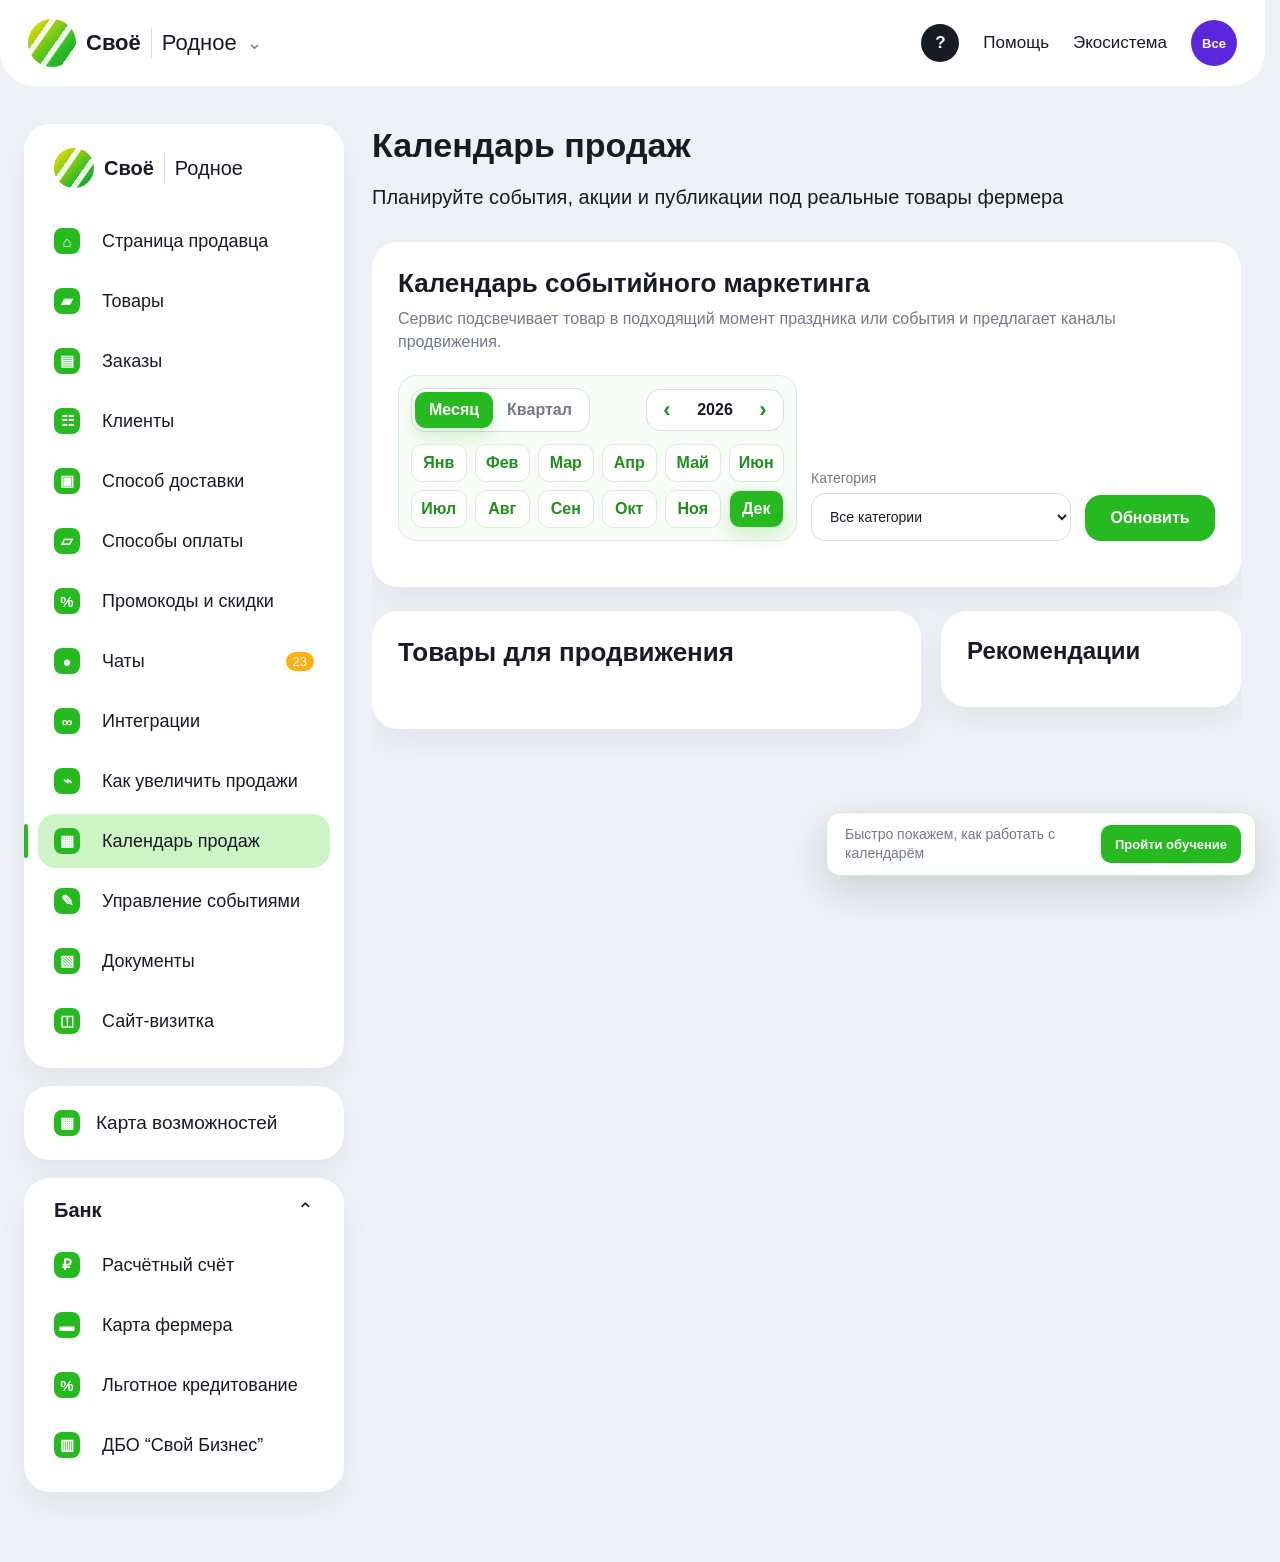
==== src/main/resources/static/index.html @ 05722838 "Хакатон" ====
<!doctype html>
<html lang="ru">
<head>
    <meta charset="UTF-8">
    <meta name="viewport" content="width=device-width, initial-scale=1.0">
    <title>Своё Родное | Календарь продаж</title>
    <link rel="stylesheet" href="styles.css?v=34">
</head>
<body>
<header class="cabinet-top">
    <a class="brand" href="#calendar" aria-label="Своё Родное">
        <span class="brand-logo"></span>
        <strong>Своё</strong>
        <span class="brand-line"></span>
        <span>Родное</span>
        <span class="brand-arrow">⌄</span>
    </a>

    <nav class="top-actions" aria-label="Верхнее меню">
        <a href="#" data-start-onboarding aria-label="Пройти обучение">?</a>
        <a href="#" data-start-onboarding>Помощь</a>
        <a href="#">Экосистема</a>
        <div class="farmer-switcher" id="farmer-switcher">
            <button class="farmer-avatar-button" id="farmer-avatar" type="button" aria-expanded="false" aria-haspopup="listbox">
                <span id="farmer-avatar-initials">Все</span>
            </button>
            <div class="farmer-menu" id="farmer-menu" role="listbox" aria-label="Выбор фермера"></div>
        </div>
    </nav>
</header>

<div class="cabinet-shell">
    <aside class="sidebar" aria-label="Меню личного кабинета">
        <section class="side-card main-menu">
            <div class="side-brand">
                <span class="brand-logo small"></span>
                <strong>Своё</strong>
                <span class="brand-line"></span>
                <span>Родное</span>
            </div>

            <nav class="side-nav">
                <button class="menu-item" type="button" data-view="seller" data-title="Страница продавца">
                    <span class="menu-icon">⌂</span>
                    <span>Страница продавца</span>
                </button>
                <button class="menu-item" type="button" data-view="products" data-title="Товары">
                    <span class="menu-icon">▰</span>
                    <span>Товары</span>
                </button>
                <button class="menu-item" type="button" data-view="orders" data-title="Заказы">
                    <span class="menu-icon">▤</span>
                    <span>Заказы</span>
                </button>
                <button class="menu-item" type="button" data-view="clients" data-title="Клиенты">
                    <span class="menu-icon">☷</span>
                    <span>Клиенты</span>
                </button>
                <button class="menu-item" type="button" data-view="delivery" data-title="Способ доставки">
                    <span class="menu-icon">▣</span>
                    <span>Способ доставки</span>
                </button>
                <button class="menu-item" type="button" data-view="payments" data-title="Способы оплаты">
                    <span class="menu-icon">▱</span>
                    <span>Способы оплаты</span>
                </button>
                <button class="menu-item" type="button" data-view="discounts" data-title="Промокоды и скидки">
                    <span class="menu-icon">%</span>
                    <span>Промокоды и скидки</span>
                </button>
                <button class="menu-item" type="button" data-view="chats" data-title="Чаты">
                    <span class="menu-icon">●</span>
                    <span>Чаты</span>
                    <mark>23</mark>
                </button>
                <button class="menu-item" type="button" data-view="integrations" data-title="Интеграции">
                    <span class="menu-icon">∞</span>
                    <span>Интеграции</span>
                </button>
                <button class="menu-item" type="button" data-view="growth" data-title="Как увеличить продажи">
                    <span class="menu-icon">⌁</span>
                    <span>Как увеличить продажи</span>
                </button>
                <button class="menu-item calendar-entry active" type="button" data-view="calendar" data-title="Календарь продаж">
                    <span class="menu-icon">▦</span>
                    <span>Календарь продаж</span>
                </button>
                <button class="menu-item" type="button" data-view="admin" data-title="Управление событиями">
                    <span class="menu-icon">✎</span>
                    <span>Управление событиями</span>
                </button>
                <button class="menu-item" type="button" data-view="documents" data-title="Документы">
                    <span class="menu-icon">▧</span>
                    <span>Документы</span>
                </button>
                <button class="menu-item" type="button" data-view="site" data-title="Сайт-визитка">
                    <span class="menu-icon">◫</span>
                    <span>Сайт-визитка</span>
                </button>
            </nav>
        </section>

        <section class="side-card compact">
            <span class="menu-icon">▦</span>
            <span>Карта возможностей</span>
        </section>

        <section class="side-card bank-menu">
            <header>
                <strong>Банк</strong>
                <span>⌃</span>
            </header>
            <button class="menu-item" type="button" data-view="account" data-title="Расчётный счёт">
                <span class="menu-icon">₽</span><span>Расчётный счёт</span>
            </button>
            <button class="menu-item" type="button" data-view="farmer-card" data-title="Карта фермера">
                <span class="menu-icon">▬</span><span>Карта фермера</span>
            </button>
            <button class="menu-item" type="button" data-view="credit" data-title="Льготное кредитование">
                <span class="menu-icon">%</span><span>Льготное кредитование</span>
            </button>
            <button class="menu-item" type="button" data-view="business" data-title="ДБО “Свой Бизнес”">
                <span class="menu-icon">▥</span><span>ДБО “Свой Бизнес”</span>
            </button>
        </section>
    </aside>

    <main class="content">
        <header class="content-head">
            <h1 id="page-title">Календарь продаж</h1>
            <p id="page-subtitle">Планируйте события, акции и публикации под реальные товары фермера</p>
        </header>

        <section class="page-view active" id="calendar-view" data-title="Календарь продаж" data-subtitle="Планируйте события, акции и публикации под реальные товары фермера">
            <section class="panel calendar-panel">
                <header class="panel-head">
                    <div>
                        <h2>Календарь событийного маркетинга</h2>
                        <p>Сервис подсвечивает товар в подходящий момент праздника или события и предлагает каналы продвижения.</p>
                    </div>
                </header>

                <div class="calendar-controls">
                    <div class="period-picker" aria-label="Период календаря">
                        <div class="period-toolbar">
                            <div class="period-mode" role="tablist" aria-label="Тип периода">
                                <button class="period-mode-button active" type="button" data-period-mode="month">Месяц</button>
                                <button class="period-mode-button" type="button" data-period-mode="quarter">Квартал</button>
                            </div>
                            <div class="year-stepper" aria-label="Год">
                                <button type="button" data-year-step="-1" aria-label="Предыдущий год">‹</button>
                                <strong id="period-year">2026</strong>
                                <button type="button" data-year-step="1" aria-label="Следующий год">›</button>
                            </div>
                        </div>
                        <div class="period-options" id="month-options">
                            <button type="button" data-period-month="1">Янв</button>
                            <button type="button" data-period-month="2">Фев</button>
                            <button type="button" data-period-month="3">Мар</button>
                            <button type="button" data-period-month="4">Апр</button>
                            <button type="button" data-period-month="5">Май</button>
                            <button type="button" data-period-month="6">Июн</button>
                            <button type="button" data-period-month="7">Июл</button>
                            <button type="button" data-period-month="8">Авг</button>
                            <button type="button" data-period-month="9">Сен</button>
                            <button type="button" data-period-month="10">Окт</button>
                            <button type="button" data-period-month="11">Ноя</button>
                            <button type="button" data-period-month="12">Дек</button>
                        </div>
                        <div class="period-options quarter-options" id="quarter-options" hidden>
                            <button type="button" data-period-quarter="1">I квартал</button>
                            <button type="button" data-period-quarter="2">II квартал</button>
                            <button type="button" data-period-quarter="3">III квартал</button>
                            <button type="button" data-period-quarter="4">IV квартал</button>
                        </div>
                    </div>
                    <label>Категория
                        <select id="category">
                            <option value="">Все категории</option>
                        </select>
                    </label>
                    <button id="refresh-calendar" class="primary-button" type="button">Обновить</button>
                </div>

                <div class="calendar-summary" id="calendar-summary"></div>
            </section>

            <section class="panel planning-tools" id="planning-tools" hidden></section>

            <section class="calendar-layout">
                <div class="calendar-main">
                    <section class="panel assortment-panel">
                        <header class="panel-head">
                            <h2>Товары для продвижения</h2>
                        </header>
                        <div class="assortment-grid" id="product-grid"></div>
                    </section>

                    <div class="calendar-list" id="calendar-list"></div>
                </div>

                <aside class="panel recommendations">
                    <div class="recommendations-head">
                        <h2>Рекомендации</h2>
                    </div>
                    <ul id="recommendations"></ul>
                </aside>
            </section>
        </section>

        <section class="page-view" id="admin-view">
            <section class="panel admin-panel">
                <header class="panel-head">
                    <div>
                        <h2>Управление событиями</h2>
                        <p>Добавляйте инфоповоды, сезонные пики, локальные события, теги, каналы и коэффициенты роста.</p>
                    </div>
                    <button class="ghost-button" id="admin-new-event" type="button">Новое событие</button>
                </header>

                <form class="admin-form" id="admin-event-form">
                    <input id="admin-event-id" type="hidden">
                    <label class="wide">Название
                        <input id="admin-title" type="text" placeholder="Например: День урожая в Тульской области" required>
                    </label>
                    <label>Начало акции
                        <input id="admin-start-date" type="date" required>
                    </label>
                    <label>Конец акции
                        <input id="admin-end-date" type="date" required>
                    </label>
                    <label>Тип
                        <select id="admin-type">
                            <option value="Праздник">Праздник</option>
                            <option value="Сезонность">Сезонность</option>
                            <option value="Тренд">Тренд</option>
                            <option value="Локальное событие">Локальное событие</option>
                        </select>
                    </label>
                    <label>ROI, %
                        <input id="admin-roi" type="number" min="0" required>
                    </label>
                    <section class="admin-presets wide">
                        <h3>Шаблоны delivery-акций</h3>
                        <div id="admin-presets"></div>
                    </section>
                    <label class="wide">Теги события
                        <textarea id="admin-tags" rows="3" placeholder="подарок, локальный продукт, ягоды"></textarea>
                    </label>
                    <label class="wide">Каналы
                        <textarea id="admin-channels" rows="3" placeholder="Витрина, Пуш, Соцсети"></textarea>
                    </label>

                    <div class="admin-boosts wide">
                        <div class="admin-subhead">
                            <h3>Коэффициенты по категориям и тегам</h3>
                            <button class="ghost-button" id="admin-add-boost" type="button">Добавить коэффициент</button>
                        </div>
                        <div id="admin-boost-list"></div>
                    </div>

                    <div class="admin-actions wide">
                        <button class="primary-button" type="submit">Сохранить событие</button>
                        <button class="ghost-button" id="admin-reset" type="button">Очистить</button>
                    </div>
                </form>
            </section>

            <section class="panel admin-list-panel">
                <header class="panel-head">
                    <h2>Готовые события</h2>
                </header>
                <div class="admin-event-list" id="admin-event-list"></div>
            </section>
        </section>

        <section class="page-view" id="placeholder-view">
            <section class="panel placeholder-panel">
                <span class="placeholder-icon">▧</span>
                <h2 id="placeholder-title">Раздел</h2>
                <p>Этот раздел личного кабинета оставлен заглушкой. В рамках кейса реализован пункт меню “Календарь продаж”.</p>
                <button class="primary-button" type="button" id="back-to-calendar">Открыть календарь</button>
            </section>
        </section>
    </main>
</div>

<div class="tour-layer" id="tour-layer" hidden>
    <div class="tour-spotlight" id="tour-spotlight"></div>
    <section class="tour-card" id="tour-card">
        <button class="tour-close" type="button" aria-label="Закрыть обучение" data-close-onboarding>×</button>
        <div class="tour-step-label" id="onboarding-step"></div>
        <div class="tour-card-body">
            <span class="tour-icon" id="onboarding-icon">◷</span>
            <div>
                <h2 id="onboarding-title">Настройте календарь</h2>
                <p id="onboarding-text">Выберите месяц или квартал.</p>
            </div>
        </div>
        <div class="tour-examples" id="onboarding-examples"></div>
        <div class="tour-footer">
            <div class="tour-dots" id="onboarding-dots" aria-hidden="true"></div>
            <div class="tour-actions">
                <button class="ghost-button" id="onboarding-prev" type="button" data-onboarding-prev>Назад</button>
                <button class="primary-button" id="onboarding-next" type="button" data-onboarding-next>Далее</button>
            </div>
        </div>
    </section>
</div>

<button class="training-invite" id="training-invite" type="button" aria-label="Пройти обучение">
    <span>Быстро покажем, как работать с календарём</span>
    <strong>Пройти обучение</strong>
</button>

<button class="training-help" id="training-help" type="button" aria-label="Показать приглашение к обучению" hidden>?</button>

<div class="toast" id="toast" hidden></div>

<script src="https://js.puter.com/v2/"></script>
<script src="app.js?v=49"></script>
</body>
</html>
---- src/main/resources/static/styles.css ----
:root {
    --bg: #eef1f5;
    --ink: #171b26;
    --muted: #727989;
    --green: #26b920;
    --green-dark: #1f8f1c;
    --green-soft: #cdf4c5;
    --blue: #1379f2;
    --line: #e3e7ee;
    --panel: #ffffff;
    --soft: #f5f6fa;
    --shadow: 0 14px 32px rgba(36, 44, 60, .06);
}

* {
    box-sizing: border-box;
}

body {
    margin: 0;
    width: 100%;
    max-width: 100%;
    overflow-x: clip;
    overscroll-behavior-x: none;
    background: var(--bg);
    color: var(--ink);
    font-family: Arial, Helvetica, sans-serif;
}

html {
    width: 100%;
    max-width: 100%;
    overflow-x: clip;
    scrollbar-gutter: stable;
}

@supports not (overflow-x: clip) {
    html,
    body {
        overflow-x: hidden;
    }
}

html.tour-active,
body.tour-active {
    overflow: hidden;
}

a {
    color: inherit;
    text-decoration: none;
}

button,
input,
select {
    font: inherit;
}

button {
    cursor: pointer;
}

.cabinet-top {
    max-width: 100%;
    overflow-x: clip;
    min-height: 86px;
    display: flex;
    align-items: center;
    justify-content: space-between;
    gap: 24px;
    border-radius: 0 0 34px 34px;
    background: #fff;
    padding: 18px max(28px, calc((100vw - 1560px) / 2));
}

.brand,
.side-brand {
    display: flex;
    align-items: center;
    gap: 10px;
    color: var(--ink);
    font-size: 22px;
}

.brand-logo {
    width: 48px;
    height: 48px;
    flex: 0 0 auto;
    border-radius: 50%;
    background:
            repeating-linear-gradient(125deg, rgba(255, 255, 255, .9) 0 5px, transparent 6px 18px),
            linear-gradient(135deg, #ffe000, #2dbb25 68%, #189b2a);
}

.brand-logo.small {
    width: 40px;
    height: 40px;
}

.brand-line {
    width: 1px;
    height: 30px;
    background: #d5dae3;
}

.brand-arrow {
    color: var(--muted);
    font-size: 18px;
}

.top-actions {
    display: flex;
    align-items: center;
    gap: 24px;
    color: var(--ink);
    font-size: 17px;
}

.top-actions a:first-child {
    width: 38px;
    height: 38px;
    display: grid;
    place-items: center;
    border: 0;
    border-radius: 50%;
    background: var(--ink);
    color: #fff;
    font-weight: 800;
}

.farmer-switcher {
    position: relative;
}

.farmer-avatar-button {
    width: 46px;
    height: 46px;
    display: grid;
    place-items: center;
    border: 0;
    border-radius: 50%;
    background: #5b27dd;
    color: #fff;
    font-size: 13px;
    font-weight: 800;
}

.farmer-menu {
    position: absolute;
    top: calc(100% + 12px);
    right: 0;
    z-index: 30;
    width: min(360px, calc(100vw - 40px));
    max-height: 440px;
    display: none;
    overflow-y: auto;
    border: 1px solid var(--line);
    border-radius: 20px;
    background: #fff;
    box-shadow: 0 22px 56px rgba(31, 38, 50, .18);
    padding: 10px;
}

.farmer-menu.open {
    display: grid;
    gap: 6px;
}

.farmer-option {
    width: 100%;
    min-height: 66px;
    display: grid;
    grid-template-columns: 42px minmax(0, 1fr);
    align-items: center;
    gap: 12px;
    border: 0;
    border-radius: 14px;
    background: transparent;
    color: var(--ink);
    padding: 8px 10px;
    text-align: left;
}

.farmer-option.active,
.farmer-option:hover {
    background: #edf8ee;
}

.farmer-option-avatar {
    width: 42px;
    height: 42px;
    display: grid;
    place-items: center;
    border-radius: 50%;
    background: #5b27dd;
    color: #fff;
    font-size: 12px;
    font-weight: 800;
}

.farmer-option strong,
.farmer-option small {
    display: block;
    min-width: 0;
    overflow: hidden;
    text-overflow: ellipsis;
    white-space: nowrap;
}

.farmer-option small {
    margin-top: 3px;
    color: var(--muted);
    font-size: 13px;
}

.cabinet-shell {
    width: min(1560px, calc(100% - 48px));
    max-width: calc(100vw - 48px);
    margin: 38px auto 70px;
    display: grid;
    grid-template-columns: 320px minmax(0, 1fr);
    gap: 28px;
    align-items: start;
}

.sidebar {
    display: grid;
    gap: 18px;
}

.side-card,
.panel {
    min-width: 0;
    border-radius: 26px;
    background: var(--panel);
    box-shadow: var(--shadow);
}

.side-card {
    padding: 20px 14px;
}

.main-menu {
    padding-top: 24px;
}

.side-brand {
    margin: 0 16px 26px;
    font-size: 20px;
}

.side-nav,
.bank-menu {
    display: grid;
    gap: 6px;
}

.bank-menu header {
    display: flex;
    align-items: center;
    justify-content: space-between;
    padding: 0 16px 10px;
    font-size: 20px;
}

.compact {
    min-height: 74px;
    display: flex;
    align-items: center;
    gap: 16px;
    padding: 18px 30px;
    font-size: 19px;
}

.menu-item {
    position: relative;
    min-height: 54px;
    display: grid;
    grid-template-columns: 34px minmax(0, 1fr) auto;
    align-items: center;
    gap: 14px;
    border: 0;
    border-radius: 18px;
    background: transparent;
    color: var(--ink);
    padding: 0 16px;
    text-align: left;
    font-size: 18px;
}

.menu-item[data-view] {
    cursor: pointer;
}

.menu-item:not([data-view]) {
    cursor: default;
}

.menu-item.active {
    background: var(--green-soft);
}

.menu-item.active::before {
    content: "";
    position: absolute;
    left: -14px;
    top: 10px;
    bottom: 10px;
    width: 4px;
    border-radius: 999px;
    background: var(--green);
}

.menu-icon {
    width: 26px;
    height: 26px;
    display: grid;
    place-items: center;
    border-radius: 8px;
    background: var(--green);
    color: #fff;
    font-weight: 800;
    font-size: 15px;
}

.menu-item mark {
    min-width: 26px;
    border-radius: 999px;
    background: #ffaf12;
    color: #fff;
    padding: 2px 7px;
    font-size: 13px;
}

.content {
    min-width: 0;
    max-width: 100%;
    overflow-x: clip;
}

.content-head {
    margin: 2px 0 30px;
}

.content-head h1 {
    margin: 0 0 18px;
    font-size: 34px;
    line-height: 1.15;
}

.content-head p {
    margin: 0;
    color: var(--ink);
    font-size: 20px;
    line-height: 1.45;
}

.page-view {
    display: none;
}

.page-view.active {
    display: grid;
    min-width: 0;
    max-width: 100%;
    overflow-x: clip;
    gap: 24px;
}

.panel {
    padding: 26px;
}

.panel-head {
    display: flex;
    align-items: flex-start;
    justify-content: space-between;
    gap: 18px;
    margin-bottom: 22px;
}

.panel-head h2 {
    margin: 0;
    font-size: 26px;
}

.panel-head p {
    margin: 8px 0 0;
    color: var(--muted);
    line-height: 1.45;
}

.ghost-button,
.primary-button {
    min-height: 46px;
    border: 0;
    border-radius: 16px;
    padding: 0 22px;
    font-weight: 800;
}

.ghost-button {
    background: #f0f2f6;
    color: var(--ink);
}

.ghost-button span {
    margin-left: 14px;
    font-size: 24px;
}

.primary-button {
    background: var(--green);
    color: #fff;
}

.tabs {
    display: flex;
    align-items: center;
    gap: 28px;
    margin-bottom: 20px;
}

.tabs button {
    min-height: 44px;
    border: 0;
    border-bottom: 4px solid transparent;
    background: transparent;
    color: #3d4554;
    font-size: 20px;
}

.tabs button.active {
    border-color: var(--green);
    color: var(--ink);
}

.metric-grid,
.growth-grid {
    display: grid;
    grid-template-columns: repeat(3, minmax(0, 1fr));
    gap: 16px;
}

.metric-card,
.growth-card {
    min-width: 0;
    border-radius: 22px;
    background: var(--soft);
}

.metric-card {
    min-height: 132px;
    display: grid;
    grid-template-columns: 78px minmax(0, 1fr);
    align-items: center;
    gap: 22px;
    padding: 22px;
}

.metric-card strong {
    display: block;
    margin-bottom: 6px;
    font-size: 28px;
}

.metric-card span:last-child {
    font-size: 18px;
    line-height: 1.35;
}

.metric-visual,
.growth-visual {
    display: grid;
    place-items: center;
    border-radius: 22px;
    background: #fff;
    box-shadow: 0 7px 18px rgba(31, 38, 50, .12);
}

.metric-visual {
    width: 72px;
    height: 72px;
}

.metric-visual::before,
.growth-visual::before {
    color: var(--green);
    font-weight: 800;
    font-size: 28px;
}

.people::before { content: "☷"; }
.plus::before { content: "+"; }
.repeat::before { content: "↻"; }
.loyal::before { content: "◷"; }
.one-time::before { content: "1"; }
.sleep::before { content: "Ⅱ"; }
.orders::before { content: "▤"; }
.check::before { content: "₽"; }
.revenue::before { content: "▥"; }

.table-wrap {
    overflow-x: auto;
}

table {
    width: 100%;
    border-collapse: collapse;
    min-width: 920px;
    font-size: 17px;
}

th,
td {
    border-bottom: 1px solid var(--line);
    padding: 16px 14px;
    text-align: left;
    vertical-align: top;
}

th {
    color: var(--ink);
    font-weight: 800;
}

td a {
    color: var(--blue);
}

.status {
    display: inline-block;
    border-radius: 999px;
    padding: 5px 10px;
    font-size: 14px;
}

.status.green {
    background: #dcf6d5;
    color: #158a17;
}

.status.blue {
    background: #e5f2ff;
    color: var(--blue);
}

.status.purple {
    background: #efebff;
    color: #6a55dd;
}

.growth-card {
    padding: 26px;
}

.growth-visual {
    width: 76px;
    height: 76px;
    margin-bottom: 24px;
}

.growth-visual.sales::before { content: "▦"; }
.growth-visual.pay::before { content: "◇"; }
.growth-visual.promo::before { content: "%"; }

.growth-card h3 {
    margin: 0 0 14px;
    font-size: 24px;
}

.growth-card p {
    min-height: 76px;
    margin: 0 0 22px;
    color: var(--ink);
    font-size: 18px;
    line-height: 1.45;
}

.growth-card .primary-button {
    width: 100%;
}

.admin-panel,
.admin-list-panel {
    margin-bottom: 20px;
}

.admin-form {
    display: grid;
    grid-template-columns: minmax(260px, 2fr) repeat(4, minmax(150px, 1fr));
    gap: 14px;
}

.admin-form .wide,
.admin-boosts,
.admin-actions {
    grid-column: 1 / -1;
}

textarea {
    width: 100%;
    min-height: 86px;
    resize: vertical;
    border: 1px solid #d9dde4;
    border-radius: 14px;
    background: #fff;
    color: var(--ink);
    padding: 12px 14px;
    font: inherit;
}

.admin-subhead,
.admin-event-card,
.admin-card-actions,
.admin-actions {
    display: flex;
    align-items: center;
    justify-content: space-between;
    gap: 12px;
}

.admin-subhead h3 {
    margin: 0;
    font-size: 20px;
}

.admin-presets {
    display: grid;
    gap: 10px;
}

.admin-presets h3 {
    margin: 0;
    font-size: 18px;
}

#admin-presets {
    display: grid;
    grid-template-columns: repeat(auto-fit, minmax(220px, 1fr));
    gap: 10px;
}

.preset-button {
    min-height: 82px;
    display: grid;
    align-content: center;
    gap: 5px;
    border: 1px solid #d5efd3;
    border-radius: 16px;
    background: #f7fcf6;
    color: var(--ink);
    padding: 12px;
    text-align: left;
}

.preset-button span {
    color: var(--muted);
    font-size: 13px;
}

#admin-boost-list {
    display: grid;
    gap: 12px;
    margin-top: 12px;
}

.admin-boost-row {
    display: grid;
    grid-template-columns: minmax(180px, 1.2fr) 120px minmax(240px, 2fr) minmax(180px, 1fr) minmax(180px, 1fr) auto;
    gap: 12px;
    align-items: end;
    border: 1px solid var(--line);
    border-radius: 18px;
    background: var(--soft);
    padding: 14px;
}

.admin-boost-row .wide {
    grid-column: auto;
}

.admin-event-list {
    display: grid;
    gap: 12px;
}

.admin-event-card {
    min-height: 112px;
    border: 1px solid var(--line);
    border-radius: 18px;
    background: #fff;
    padding: 16px;
}

.admin-event-card h3 {
    margin: 10px 0 6px;
    font-size: 20px;
}

.admin-event-card p {
    margin: 0 0 10px;
    color: var(--muted);
}

.danger-button {
    min-height: 44px;
    border: 1px solid #ffd0d0;
    border-radius: 14px;
    background: #fff3f3;
    color: #b52424;
    padding: 0 14px;
    font-weight: 800;
}

.calendar-controls {
    display: grid;
    grid-template-columns: minmax(0, 1fr) minmax(190px, 260px) 130px;
    gap: 14px;
    align-items: end;
    margin-bottom: 20px;
}

.period-picker {
    display: grid;
    gap: 12px;
    border: 1px solid #d9edde;
    border-radius: 18px;
    background: #f7fcf6;
    padding: 12px;
}

.period-toolbar {
    display: flex;
    justify-content: space-between;
    gap: 12px;
    align-items: center;
}

.period-mode,
.year-stepper {
    display: inline-flex;
    align-items: center;
    border: 1px solid #d9dde4;
    border-radius: 14px;
    background: #fff;
    padding: 3px;
}

.period-mode-button,
.year-stepper button,
.period-options button {
    border: 0;
    border-radius: 11px;
    background: transparent;
    color: var(--muted);
    font-weight: 800;
    cursor: pointer;
}

.period-mode-button {
    min-height: 36px;
    padding: 0 14px;
}

.period-mode-button.active,
.period-options button.active {
    background: var(--green);
    color: #fff;
    box-shadow: 0 8px 18px rgba(38, 185, 32, 0.18);
}

.year-stepper {
    gap: 4px;
}

.year-stepper button {
    width: 34px;
    height: 34px;
    color: var(--green-dark);
    font-size: 22px;
    line-height: 1;
}

.year-stepper strong {
    min-width: 54px;
    text-align: center;
    color: var(--ink);
    font-size: 16px;
}

.period-options {
    display: grid;
    grid-template-columns: repeat(6, minmax(0, 1fr));
    gap: 8px;
}

.period-options[hidden] {
    display: none;
}

.quarter-options {
    grid-template-columns: repeat(4, minmax(0, 1fr));
}

.period-options button {
    min-height: 38px;
    border: 1px solid #d5efd3;
    background: #fff;
    color: var(--green-dark);
}

label {
    display: grid;
    gap: 7px;
    color: var(--muted);
    font-size: 14px;
}

select,
input {
    width: 100%;
    min-height: 48px;
    border: 1px solid #d9dde4;
    border-radius: 14px;
    background: #fff;
    color: var(--ink);
    padding: 0 14px;
}

select:focus,
input:focus,
textarea:focus {
    border-color: var(--green);
    outline: 3px solid rgba(38, 185, 32, .16);
    outline-offset: 1px;
}

.calendar-summary {
    display: grid;
    grid-template-columns: repeat(5, minmax(0, 1fr));
    gap: 12px;
}

.summary-item {
    min-height: 88px;
    border-radius: 18px;
    background: #edf8ee;
    padding: 18px;
}

.summary-export {
    min-height: 88px;
    border: 1px solid #bfe9bb;
    border-radius: 18px;
    background: #fff;
    color: var(--green-dark);
    font-weight: 900;
    cursor: pointer;
}

.summary-item strong {
    display: block;
    margin-bottom: 6px;
    font-size: 26px;
}

.summary-item span,
.product-card p,
.event-action p,
.recommendations li {
    color: var(--muted);
}

.planning-tools {
    margin-bottom: 20px;
}

.planning-head {
    margin-bottom: 16px;
}

.planning-grid {
    display: grid;
    grid-template-columns: repeat(2, minmax(0, 1fr));
    gap: 14px;
}

.planning-card {
    min-width: 0;
    border: 1px solid var(--line);
    border-radius: 18px;
    background: #fafbfc;
    padding: 16px;
}

.planning-card header {
    display: flex;
    align-items: center;
    gap: 10px;
    margin-bottom: 12px;
}

.planning-card header span {
    width: 34px;
    height: 34px;
    display: grid;
    place-items: center;
    border-radius: 10px;
    background: #e6f7e4;
    color: var(--green-dark);
    font-size: 12px;
    font-weight: 900;
}

.planning-card h3,
.planning-card h4 {
    margin: 0;
    color: var(--ink);
}

.priorities-card,
.seasonal-card {
    grid-column: 1 / -1;
}

.priority-list,
.ranking-list {
    display: grid;
    gap: 9px;
}

.priority-list article,
.ranking-list article {
    min-width: 0;
    border: 1px solid #e7ebf1;
    border-radius: 12px;
    background: #fff;
    padding: 11px 12px;
}

.priority-list {
    grid-template-columns: repeat(3, minmax(0, 1fr));
}

.priority-list article.must {
    border-color: #bfe9bb;
    background: #f2fbef;
}

.priority-list article.can {
    border-color: #d9e6fb;
    background: #f5f8ff;
}

.priority-list article.skip {
    border-color: #f1d5ba;
    background: #fff7ef;
}

.priority-list strong,
.ranking-list strong {
    display: block;
    color: var(--ink);
}

.priority-list span,
.ranking-list span,
.simulation-result span {
    color: var(--muted);
    font-size: 13px;
}

.priority-list p {
    margin: 6px 0 0;
    color: var(--muted);
    font-size: 13px;
    line-height: 1.35;
}

.tool-form {
    display: grid;
    grid-template-columns: repeat(2, minmax(0, 1fr));
    gap: 10px;
}

.tool-form label:first-child {
    grid-column: 1 / -1;
}

.simulation-result {
    display: grid;
    gap: 4px;
    margin-top: 12px;
    border-radius: 12px;
    background: #edf8ee;
    padding: 12px;
}

.simulation-result strong {
    color: var(--green-dark);
}

.ranking-list article {
    display: grid;
    grid-template-columns: 28px minmax(0, 1fr);
    gap: 10px;
    align-items: center;
}

.ranking-list b {
    width: 28px;
    height: 28px;
    display: grid;
    place-items: center;
    border-radius: 9px;
    background: #e6f7e4;
    color: var(--green-dark);
}

.seasonal-map {
    display: grid;
    grid-template-columns: repeat(12, minmax(0, 1fr));
    gap: 8px;
}

.seasonal-map article {
    min-width: 0;
    border: 1px solid #e7ebf1;
    border-radius: 12px;
    background: #fff;
    padding: 10px;
}

.seasonal-map article.hot {
    border-color: #bfe9bb;
    background: #f2fbef;
}

.seasonal-map article.warm {
    border-color: #f2dda6;
    background: #fff9e8;
}

.seasonal-map strong,
.seasonal-map span,
.seasonal-map small {
    display: block;
}

.seasonal-map strong {
    margin-bottom: 6px;
    color: var(--ink);
}

.seasonal-map span {
    min-height: 34px;
    color: var(--muted);
    font-size: 12px;
    line-height: 1.25;
}

.seasonal-map small {
    margin-top: 8px;
    color: var(--green-dark);
    font-weight: 900;
}

.calendar-layout {
    display: grid;
    grid-template-columns: minmax(0, 1fr) 300px;
    gap: 20px;
    align-items: start;
}

.calendar-main {
    display: grid;
    gap: 18px;
}

.assortment-grid {
    display: grid;
    grid-template-columns: repeat(4, minmax(0, 1fr));
    gap: 14px;
    max-height: 560px;
    overflow-y: auto;
    padding: 3px 3px 10px;
    scroll-padding-block: 3px;
    scrollbar-gutter: stable;
    scrollbar-color: rgba(38, 185, 32, .45) transparent;
}

.assortment-grid::-webkit-scrollbar {
    width: 8px;
}

.assortment-grid::-webkit-scrollbar-track {
    background: transparent;
}

.assortment-grid::-webkit-scrollbar-thumb {
    border-radius: 999px;
    background: rgba(38, 185, 32, .45);
}

.product-card {
    min-width: 0;
}

.product-card a {
    position: relative;
    display: grid;
    grid-template-rows: 128px minmax(116px, auto);
    min-height: 244px;
    border: 1px solid var(--line);
    border-radius: 18px;
    overflow: hidden;
    background: #fff;
}

.product-card.promoted a {
    border-color: var(--green);
    box-shadow: 0 0 0 3px rgba(38, 185, 32, .13);
}

.product-badge {
    position: absolute;
    top: 10px;
    left: 10px;
    z-index: 2;
    max-width: calc(100% - 20px);
    overflow: hidden;
    border-radius: 999px;
    background: var(--green);
    color: #fff;
    padding: 5px 9px;
    text-overflow: ellipsis;
    white-space: nowrap;
    font-size: 12px;
    font-weight: 800;
}

.product-image {
    background: #d8dde5;
    background-size: cover;
    background-position: center;
}

.product-card div:last-child {
    display: grid;
    align-content: start;
    gap: 7px;
    padding: 14px;
}

.product-card h3 {
    margin: 0;
    font-size: 16px;
    line-height: 1.3;
}

.product-card p {
    margin: 0;
    font-size: 14px;
}

.product-card strong {
    margin-top: 4px;
}

.calendar-list {
    display: grid;
    gap: 14px;
}

.event-card {
    display: grid;
    grid-template-columns: 82px 1fr;
    gap: 18px;
    border-radius: 24px;
    background: #fff;
    box-shadow: var(--shadow);
    padding: 22px;
}

.event-card.empty {
    display: block;
}

.event-card.empty p {
    margin: 0;
    color: var(--muted);
}

.event-date {
    min-height: 82px;
    display: grid;
    place-items: center;
    align-content: center;
    border-radius: 18px;
    background: #e7f4e7;
    color: var(--green-dark);
    font-weight: 800;
}

.event-date span {
    font-size: 28px;
}

.event-date small {
    max-width: 70px;
    color: var(--green-dark);
    font-size: 11px;
    line-height: 1.2;
    text-align: center;
}

.event-title {
    display: flex;
    align-items: center;
    gap: 8px;
    flex-wrap: wrap;
    margin-bottom: 12px;
}

.event-title h2 {
    margin: 0;
    font-size: 21px;
}

.product-spotlight {
    position: relative;
    display: grid;
    gap: 6px;
    border: 1px solid #bcebb9;
    border-radius: 18px;
    background: #f1fbef;
    padding: 14px 112px 14px 16px;
    margin-bottom: 14px;
}

.product-spotlight span {
    color: var(--green-dark);
    font-size: 13px;
    font-weight: 800;
    text-transform: uppercase;
}

.product-spotlight strong {
    font-size: 20px;
}

.product-spotlight p {
    margin: 0;
    color: var(--muted);
    line-height: 1.45;
}

.spotlight-details {
    position: absolute;
    top: 12px;
    right: 12px;
    z-index: 2;
    margin: 0;
}

.spotlight-details summary {
    width: fit-content;
    max-width: 100%;
    display: flex;
    align-items: center;
    gap: 5px;
    border: 1px solid #d7dce4;
    border-radius: 999px;
    background: #f3f5f8;
    color: #6f7785;
    padding: 5px 8px;
    font-size: 11px;
    font-weight: 800;
    list-style: none;
    cursor: pointer;
}

.spotlight-details summary:hover {
    background: #eceff3;
    color: #525b6a;
}

.spotlight-details summary::-webkit-details-marker {
    display: none;
}

.spotlight-details summary::after {
    content: "⌄";
    font-size: 11px;
    line-height: 1;
}

.spotlight-details[open] summary::after {
    transform: rotate(180deg);
}

.spotlight-details p {
    position: absolute;
    top: calc(100% + 6px);
    right: 0;
    width: min(360px, calc(100vw - 64px));
    margin: 0;
    border: 1px solid #dfe4eb;
    border-radius: 12px;
    background: #fff;
    box-shadow: 0 14px 34px rgba(36, 44, 60, .12);
    padding: 11px 12px;
}

.badge {
    border-radius: 999px;
    background: #eef2f6;
    color: var(--green-dark);
    padding: 5px 9px;
    font-size: 13px;
}

.badge.score.strong {
    background: #e6f7e4;
    color: var(--green-dark);
}

.badge.score.medium {
    background: #fff4d8;
    color: #8a5a00;
}

.badge.score.risk {
    background: #ffe8e4;
    color: #9b2b1f;
}

.event-action-sections {
    display: grid;
    gap: 14px;
}

.event-action-section {
    min-width: 0;
    border: 1px solid var(--line);
    border-radius: 18px;
    background: #fafbfc;
    padding: 16px;
}

.event-action-heading {
    display: grid;
    grid-template-columns: 38px minmax(0, 1fr);
    gap: 12px;
    align-items: center;
    margin-bottom: 14px;
}

.event-action-heading h3 {
    margin: 0;
    color: var(--ink);
    font-size: 18px;
}

.channel-action-grid,
.action-pair-grid,
.event-action-grid {
    display: grid;
    grid-template-columns: repeat(auto-fit, minmax(min(100%, 300px), 1fr));
    align-items: start;
    gap: 12px;
}

.event-action-mini {
    position: relative;
    min-width: 0;
    border: 1px solid #e7ebf1;
    border-radius: 14px;
    background: #fff;
    padding: 14px;
}

.event-action-mini h4 {
    display: block;
    margin: 0 0 10px;
    padding-right: 92px;
    color: var(--ink);
    font-size: 15px;
}

.event-action-mini p {
    margin: 0;
    color: var(--muted);
    line-height: 1.45;
}

.decision-card,
.bundle-option {
    position: relative;
}

.decision-card strong,
.bundle-option strong {
    padding-right: 92px;
}

.detail-text {
    position: absolute;
    top: 12px;
    right: 12px;
    z-index: 2;
    margin: 0;
}

.detail-text summary {
    width: fit-content;
    max-width: 100%;
    display: flex;
    align-items: center;
    gap: 5px;
    border: 1px solid #d7dce4;
    border-radius: 999px;
    background: #f3f5f8;
    color: #6f7785;
    padding: 5px 8px;
    font-size: 11px;
    font-weight: 800;
    line-height: 1.2;
    list-style: none;
    cursor: pointer;
}

.detail-text summary:hover {
    background: #eceff3;
    color: #525b6a;
}

.detail-text summary::-webkit-details-marker {
    display: none;
}

.detail-text summary::after {
    content: "⌄";
    font-size: 11px;
    line-height: 1;
}

.detail-text[open] summary::after {
    transform: rotate(180deg);
}

.detail-text p {
    position: absolute;
    top: calc(100% + 6px);
    right: 0;
    width: min(360px, calc(100vw - 64px));
    margin: 0;
    border: 1px solid #dfe4eb;
    border-radius: 12px;
    background: #fff;
    box-shadow: 0 14px 34px rgba(36, 44, 60, .12);
    padding: 11px 12px;
    color: var(--muted);
    font-size: 13px;
    line-height: 1.45;
}

.channel-action-card {
    display: grid;
    align-content: start;
}

.decision-grid {
    display: grid;
    grid-template-columns: repeat(auto-fit, minmax(min(100%, 220px), 1fr));
    gap: 10px;
}

.decision-card {
    min-width: 0;
    border: 1px solid #e7ebf1;
    border-radius: 12px;
    background: #fff;
    padding: 12px;
    overflow-wrap: anywhere;
}

.decision-card span {
    display: block;
    margin-bottom: 6px;
    color: var(--muted);
    font-size: 12px;
    font-weight: 800;
    text-transform: uppercase;
}

.decision-card strong {
    display: block;
    margin: 0 0 6px;
    color: var(--ink);
    font-size: 15px;
}

.decision-card p {
    margin: 0;
    color: var(--muted);
    font-size: 13px;
    line-height: 1.4;
}

.generate-text-button {
    width: 100%;
    min-height: 38px;
    border: 1px solid #bfe9bb;
    border-radius: 12px;
    background: #e9f9e7;
    color: var(--green-dark);
    padding: 0 12px;
    font-size: 13px;
    font-weight: 800;
    line-height: 1.2;
    text-align: center;
}

.generate-text-button:hover {
    background: #dff6dc;
}

.generate-text-button:disabled {
    opacity: .72;
    cursor: wait;
}

.social-post-generate {
    width: auto;
    min-width: 148px;
    flex: 0 0 auto;
    margin-top: 0;
}

.decision-card strong,
.decision-card p {
    overflow-wrap: anywhere;
}

.decision-card.bundle-card {
    grid-column: 1 / -1;
}

.decision-card.bundle-card strong {
    font-size: 16px;
    line-height: 1.35;
}

.bundle-details {
    display: grid;
    gap: 10px;
}

.bundle-details summary {
    width: fit-content;
    max-width: 100%;
    display: flex;
    align-items: center;
    gap: 7px;
    border: 1px solid #d9dde4;
    border-radius: 10px;
    background: #fff;
    color: var(--green-dark);
    padding: 8px 11px;
    font-size: 13px;
    font-weight: 800;
    list-style: none;
    cursor: pointer;
}

.bundle-details summary::-webkit-details-marker {
    display: none;
}

.bundle-details summary::after {
    content: "⌄";
    font-size: 14px;
    line-height: 1;
}

.bundle-details[open] summary::after {
    transform: rotate(180deg);
}

.bundle-options {
    display: grid;
    margin-top: 10px;
    gap: 10px;
}

.bundle-option {
    display: grid;
    gap: 4px;
    border: 1px solid #e7ebf1;
    border-radius: 10px;
    background: #fff;
    padding: 10px;
}

.bundle-option strong {
    margin: 0;
}

.decision-card.strong {
    border-color: #cfeecb;
    background: #f3fbf1;
}

.decision-card.warning {
    border-color: #f2dda6;
    background: #fff9e8;
}

.decision-card.risk {
    border-color: #f3c2ba;
    background: #fff1ee;
}

.history-details {
    display: grid;
    gap: 10px;
}

.history-details summary {
    width: fit-content;
    max-width: 100%;
    display: flex;
    align-items: center;
    gap: 7px;
    border: 1px solid #d9dde4;
    border-radius: 10px;
    background: #fff;
    color: var(--green-dark);
    padding: 8px 11px;
    font-size: 13px;
    font-weight: 800;
    list-style: none;
    cursor: pointer;
}

.history-details summary::-webkit-details-marker {
    display: none;
}

.history-details summary::after {
    content: "⌄";
    font-size: 14px;
    line-height: 1;
}

.history-details[open] summary::after {
    transform: rotate(180deg);
}

.history-list {
    display: grid;
    margin-top: 10px;
    gap: 7px;
}

.history-list p {
    margin: 0;
    color: var(--muted);
    font-size: 13px;
}

.history-list strong {
    color: var(--ink);
}

.history-list span {
    color: #98a1ad;
}

.promo-code-controls {
    display: grid;
    grid-template-columns: minmax(0, 1fr) 112px;
    gap: 10px;
    align-items: end;
    margin-top: 12px;
}

.promo-code-controls label {
    min-width: 0;
    color: var(--muted);
    font-size: 13px;
    font-weight: 800;
}

.promo-code-controls input {
    width: 100%;
    min-height: 38px;
    border-radius: 12px;
    font-weight: 800;
}

.promo-code-controls input[type="text"] {
    text-transform: uppercase;
}

.promo-code-controls .apply-advice,
.promo-code-controls .cancel-advice {
    width: 100%;
    grid-column: 1 / -1;
    justify-content: center;
    text-align: center;
}

.advice-controls {
    display: flex;
    flex-wrap: wrap;
    gap: 8px;
    align-items: center;
    margin-top: 12px;
}

.apply-advice {
    width: fit-content;
    max-width: 100%;
    min-height: 36px;
    display: inline-flex;
    align-items: center;
    gap: 8px;
    border: 0;
    border-radius: 12px;
    background: var(--green);
    color: #fff;
    padding: 0 14px;
    font-size: 13px;
    font-weight: 800;
    line-height: 1.2;
    text-align: left;
    cursor: pointer;
    box-shadow: 0 8px 18px rgba(38, 185, 32, 0.18);
}

.apply-advice span {
    width: 19px;
    height: 19px;
    display: grid;
    place-items: center;
    border-radius: 50%;
    background: rgba(255, 255, 255, 0.22);
    color: #fff;
    font-size: 12px;
    line-height: 1;
}

.apply-advice.applied {
    border: 1px solid #bfe9bb;
    background: #e9f9e7;
    color: var(--green-dark);
    box-shadow: none;
    cursor: default;
}

.apply-advice.applied span {
    background: var(--green);
    color: #fff;
}

.cancel-advice {
    min-height: 36px;
    border: 1px solid #d9dde4;
    border-radius: 12px;
    background: #f0f2f6;
    color: var(--muted);
    padding: 0 14px;
    font-size: 13px;
    font-weight: 800;
}

.cancel-advice[hidden] {
    display: none;
}

@media (max-width: 640px) {
    .promo-code-controls {
        grid-template-columns: 1fr;
    }
}

.event-action {
    min-width: 0;
    display: grid;
    grid-template-columns: 38px minmax(0, 1fr);
    align-content: start;
    gap: 12px;
    border: 1px solid var(--line);
    border-radius: 18px;
    background: #fafbfc;
    padding: 14px;
}

.event-action.wide {
    grid-column: 1 / -1;
}

.event-action h3 {
    margin: 0 0 7px;
    color: var(--ink);
    font-size: 16px;
}

.event-action p {
    margin: 0;
    color: var(--muted);
    font-size: 14px;
    line-height: 1.45;
}

.event-action p strong {
    color: var(--ink);
}

.event-action small {
    display: block;
    margin-top: 7px;
    color: var(--muted);
    font-size: 12px;
    line-height: 1.35;
}

.forecast-summary {
    display: flex;
    align-items: baseline;
    flex-wrap: wrap;
    gap: 8px;
    margin-bottom: 10px;
}

.forecast-summary strong {
    color: var(--ink);
    font-size: 20px;
    line-height: 1.2;
}

.forecast-summary span {
    color: var(--muted);
    font-size: 14px;
    font-weight: 800;
}

.materials-section {
    background: #fff;
}

.materials-heading {
    margin-bottom: 12px;
}

.materials-stack {
    display: grid;
    gap: 10px;
}

.material-row {
    min-width: 0;
    border: 1px solid #e7ebf1;
    border-radius: 14px;
    background: #f8fafc;
    padding: 12px;
}

.forecast-details {
    display: grid;
}

.forecast-details summary {
    width: 100%;
    max-width: 100%;
    display: flex;
    justify-content: flex-start;
    align-items: center;
    gap: 12px;
    border: 0;
    background: transparent;
    color: var(--muted);
    padding: 0;
    font-size: 12px;
    font-weight: 800;
    list-style: none;
    cursor: pointer;
    text-transform: uppercase;
}

.forecast-details summary::-webkit-details-marker {
    display: none;
}

.forecast-details summary::after {
    content: "⌄";
    flex: 0 0 auto;
    color: var(--green-dark);
    font-size: 14px;
    line-height: 1;
}

.forecast-details[open] summary::after {
    transform: rotate(180deg);
}

.forecast-details summary strong {
    margin-left: auto;
    color: var(--ink);
    font-size: 15px;
    text-align: right;
    text-transform: none;
}

.forecast-lines {
    display: grid;
    gap: 6px;
    margin-top: 12px;
    border-top: 1px solid #e7ebf1;
    padding-top: 10px;
}

.forecast-lines small {
    color: var(--muted);
    font-size: 12px;
    line-height: 1.35;
}

.social-post-text {
    border: 1px solid #e7ebf1;
    border-radius: 12px;
    background: #fff;
    padding: 12px;
    color: var(--ink);
    line-height: 1.45;
    overflow-wrap: anywhere;
}

.social-generator-card {
    gap: 10px;
}

.social-generator-card h4 {
    margin-bottom: 0;
}

.social-generator-card .social-post-text {
    margin: 0;
    font-size: 14px;
}

.social-generator-card .social-post-generate {
    border: 0;
    background: var(--green);
    color: #fff;
    box-shadow: 0 8px 18px rgba(38, 185, 32, 0.18);
}

.social-generator-card .social-post-generate:hover {
    background: #1ab516;
}

.social-generator-card .social-post-generate:disabled {
    border: 1px solid #bfe9bb;
    background: #e9f9e7;
    color: var(--green-dark);
    box-shadow: none;
}

.action-icon {
    width: 38px;
    height: 38px;
    display: grid;
    place-items: center;
    border-radius: 12px;
    background: #e6f7e4;
    color: var(--green-dark);
    font-weight: 800;
}

.tour-layer {
    position: fixed;
    inset: 0;
    z-index: 30;
    background: rgba(23, 27, 38, 0.20);
    pointer-events: auto;
    overscroll-behavior: contain;
}

.tour-layer[hidden],
.training-invite[hidden],
.training-help[hidden],
.toast[hidden] {
    display: none;
}

.tour-spotlight {
    position: fixed;
    border-radius: 28px;
    background: rgba(255, 255, 255, 0.76);
    border: 2px solid rgba(38, 185, 32, 0.42);
    box-shadow:
            0 0 0 9999px rgba(23, 27, 38, 0.18),
            0 18px 48px rgba(23, 27, 38, 0.18);
    transition: left 220ms ease, top 220ms ease, width 220ms ease, height 220ms ease;
}

.tour-card {
    position: fixed;
    z-index: 32;
    max-width: calc(100vw - 24px);
    border-radius: 18px;
    background: #fff;
    box-shadow: 0 18px 58px rgba(23, 27, 38, 0.22);
    padding: 18px;
    pointer-events: auto;
    transition: left 220ms ease, top 220ms ease;
}

.tour-card.animate {
    animation: tourCardIn 180ms ease both;
}

.tour-close {
    position: absolute;
    top: 10px;
    right: 10px;
    width: 30px;
    height: 30px;
    border: 0;
    border-radius: 50%;
    background: #eef2f6;
    color: var(--ink);
    font-size: 22px;
    line-height: 1;
}

.tour-step-label {
    color: var(--green-dark);
    font-size: 13px;
    font-weight: 800;
}

.tour-card-body {
    display: grid;
    grid-template-columns: 42px minmax(0, 1fr);
    gap: 12px;
    margin-top: 12px;
}

.tour-icon {
    width: 42px;
    height: 42px;
    display: grid;
    place-items: center;
    border-radius: 14px;
    background: #e6f7e4;
    color: var(--green-dark);
    font-size: 22px;
    font-weight: 800;
}

.tour-card h2 {
    margin: 0 32px 5px 0;
    font-size: 19px;
}

.tour-card p {
    margin: 0;
    color: var(--muted);
    font-size: 14px;
    line-height: 1.45;
}

.tour-examples {
    display: flex;
    flex-wrap: wrap;
    gap: 8px;
    margin-top: 14px;
}

.tour-examples[hidden] {
    display: none;
}

.tour-examples span {
    border-radius: 999px;
    background: #f3fbf2;
    border: 1px solid #cfe9cc;
    color: var(--green-dark);
    padding: 5px 9px;
    font-size: 12px;
    font-weight: 800;
}

.tour-footer {
    display: flex;
    flex-wrap: wrap;
    align-items: center;
    justify-content: space-between;
    gap: 12px;
    margin-top: 16px;
}

.tour-dots {
    display: flex;
    flex: 1 1 170px;
    flex-wrap: wrap;
    gap: 8px;
    min-width: 0;
}

.tour-dots span {
    width: 8px;
    height: 8px;
    border-radius: 999px;
    background: #d9dde4;
    transition: width 180ms ease, background 180ms ease;
}

.tour-dots span.active {
    width: 26px;
    background: var(--green);
}

.tour-actions {
    display: flex;
    flex: 0 0 auto;
    gap: 10px;
}

.tour-actions button {
    min-width: 110px;
}

.training-invite {
    position: fixed;
    right: 24px;
    bottom: 24px;
    z-index: 24;
    width: min(430px, calc(100vw - 32px));
    min-height: 62px;
    display: flex;
    align-items: center;
    justify-content: space-between;
    gap: 16px;
    border: 1px solid #cfe9cc;
    border-radius: 14px;
    background: #fff;
    color: var(--ink);
    padding: 12px 14px 12px 18px;
    text-align: left;
    box-shadow: 0 14px 42px rgba(23, 27, 38, 0.16);
}

.training-invite span {
    min-width: 0;
    color: var(--muted);
    font-size: 14px;
    line-height: 1.35;
}

.training-invite strong {
    flex: 0 0 auto;
    min-height: 38px;
    display: inline-flex;
    align-items: center;
    justify-content: center;
    border-radius: 10px;
    background: var(--green);
    color: #fff;
    padding: 0 14px;
    font-size: 13px;
    font-weight: 800;
}

.training-invite:hover {
    border-color: #aee5aa;
    box-shadow: 0 16px 48px rgba(23, 27, 38, 0.20);
}

.training-help {
    position: fixed;
    right: 18px;
    bottom: 18px;
    z-index: 24;
    width: 48px;
    height: 48px;
    display: grid;
    place-items: center;
    border: 1px solid #cfe9cc;
    border-radius: 50%;
    background: #fff;
    color: var(--green-dark);
    font-size: 24px;
    font-weight: 900;
    box-shadow: 0 14px 34px rgba(23, 27, 38, 0.18);
}

.training-help:hover {
    border-color: #aee5aa;
    background: #f3fbf2;
}

.tour-layer:not([hidden]) ~ .training-invite,
.tour-layer:not([hidden]) ~ .training-help {
    display: none;
}

@keyframes tourCardIn {
    from {
        opacity: 0;
        transform: translateY(8px);
    }
    to {
        opacity: 1;
        transform: translateY(0);
    }
}

.toast {
    position: fixed;
    right: 24px;
    bottom: 104px;
    z-index: 40;
    border-radius: 14px;
    background: var(--ink);
    color: #fff;
    padding: 13px 16px;
    font-weight: 800;
    box-shadow: 0 14px 40px rgba(23, 27, 38, 0.22);
}

.channel-tags {
    display: flex;
    flex-wrap: wrap;
    gap: 7px;
}

.channel-tags span {
    border-radius: 999px;
    background: #fff;
    color: var(--green-dark);
    border: 1px solid #d5efd3;
    padding: 5px 9px;
    font-size: 13px;
    font-weight: 700;
}

.recommendations {
    position: sticky;
    top: 18px;
}

.recommendations-head {
    display: grid;
    gap: 10px;
    margin-bottom: 16px;
}

.recommendations h2 {
    min-width: 0;
    margin: 0;
    font-size: 24px;
}

.recommendations ul {
    margin: 0;
    padding-left: 20px;
}

.recommendations li {
    margin: 12px 0;
    line-height: 1.45;
}

.empty-state {
    grid-column: 1 / -1;
    margin: 0;
    color: var(--muted);
}

.placeholder-panel {
    min-height: 360px;
    display: grid;
    align-content: center;
    justify-items: start;
    gap: 16px;
}

.placeholder-panel h2,
.placeholder-panel p {
    margin: 0;
}

.placeholder-panel h2 {
    font-size: 28px;
}

.placeholder-panel p {
    max-width: 620px;
    color: var(--muted);
    font-size: 18px;
    line-height: 1.5;
}

.placeholder-icon {
    width: 72px;
    height: 72px;
    display: grid;
    place-items: center;
    border-radius: 22px;
    background: #edf8ee;
    color: var(--green);
    font-size: 30px;
    font-weight: 800;
}

@media (max-width: 1180px) {
    .cabinet-shell {
        grid-template-columns: 1fr;
    }

    .sidebar {
        position: static;
    }

    .side-nav {
        grid-template-columns: repeat(2, minmax(0, 1fr));
    }

    .calendar-controls,
    .calendar-layout,
    .planning-grid,
    .admin-form,
    .admin-boost-row {
        grid-template-columns: 1fr;
    }

    .social-post-generate {
        width: 100%;
    }

    .forecast-details summary {
        align-items: flex-start;
        flex-direction: column;
    }

    .forecast-details summary strong {
        margin-left: 0;
        text-align: left;
    }

    .seasonal-map,
    .priority-list {
        grid-template-columns: repeat(2, minmax(0, 1fr));
    }

    .period-options {
        grid-template-columns: repeat(4, minmax(0, 1fr));
    }

    .assortment-grid {
        grid-template-columns: repeat(3, minmax(0, 1fr));
    }

    .admin-boost-row .wide {
        grid-column: auto;
    }

    .recommendations {
        position: static;
    }
}

@media (max-width: 860px) {
    .cabinet-top,
    .top-actions,
    .panel-head {
        align-items: flex-start;
        flex-direction: column;
    }

    .cabinet-shell {
        width: min(1560px, calc(100% - 28px));
        max-width: calc(100vw - 28px);
        margin-top: 22px;
    }

    .training-invite {
        right: 14px;
        bottom: 14px;
        width: calc(100vw - 28px);
    }

    .training-help {
        right: 14px;
        bottom: 14px;
    }

    .toast {
        right: 14px;
        bottom: 94px;
        max-width: calc(100vw - 28px);
    }

	    .metric-grid,
	    .growth-grid,
	    .calendar-summary,
	    .seasonal-map,
	    .priority-list,
	    .tool-form,
	    .side-nav {
	        grid-template-columns: 1fr;
	    }

    .assortment-grid {
        grid-template-columns: 1fr;
        max-height: 620px;
    }

    .content-head h1 {
        font-size: 30px;
    }

    .content-head p {
        font-size: 17px;
    }

    .event-card {
        grid-template-columns: 1fr;
    }

    .period-toolbar {
        align-items: stretch;
        flex-direction: column;
    }

    .period-mode,
    .year-stepper {
        justify-content: center;
        width: 100%;
    }

    .period-options,
    .quarter-options {
        grid-template-columns: repeat(2, minmax(0, 1fr));
    }

    .admin-event-card,
    .admin-card-actions,
    .admin-actions {
        align-items: stretch;
        flex-direction: column;
    }
}
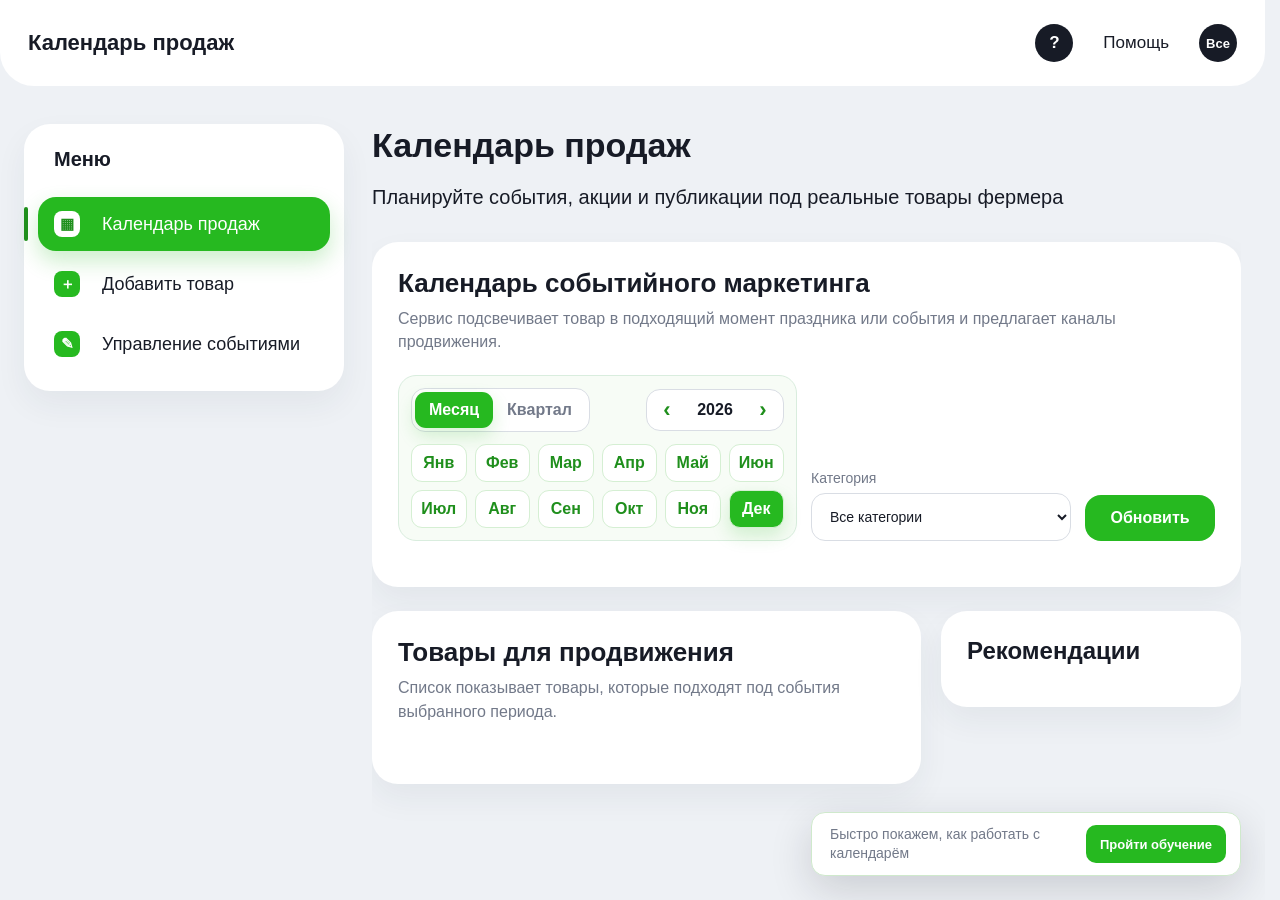
==== commit 4f06f382: "ghjtrn" ====
--- a/src/main/resources/static/index.html
+++ b/src/main/resources/static/index.html
@@ -3,23 +3,18 @@
 <head>
     <meta charset="UTF-8">
     <meta name="viewport" content="width=device-width, initial-scale=1.0">
-    <title>Своё Родное | Календарь продаж</title>
-    <link rel="stylesheet" href="styles.css?v=34">
+    <title>Календарь продаж</title>
+    <link rel="stylesheet" href="styles.css?v=38">
 </head>
 <body>
 <header class="cabinet-top">
-    <a class="brand" href="#calendar" aria-label="Своё Родное">
-        <span class="brand-logo"></span>
-        <strong>Своё</strong>
-        <span class="brand-line"></span>
-        <span>Родное</span>
-        <span class="brand-arrow">⌄</span>
+    <a class="brand" href="#calendar" aria-label="Календарь продаж">
+        <strong>Календарь продаж</strong>
     </a>
 
     <nav class="top-actions" aria-label="Верхнее меню">
-        <a href="#" data-start-onboarding aria-label="Пройти обучение">?</a>
-        <a href="#" data-start-onboarding>Помощь</a>
-        <a href="#">Экосистема</a>
+        <button type="button" data-start-onboarding aria-label="Пройти обучение">?</button>
+        <button type="button" data-start-onboarding>Помощь</button>
         <div class="farmer-switcher" id="farmer-switcher">
             <button class="farmer-avatar-button" id="farmer-avatar" type="button" aria-expanded="false" aria-haspopup="listbox">
                 <span id="farmer-avatar-initials">Все</span>
@@ -33,95 +28,23 @@
     <aside class="sidebar" aria-label="Меню личного кабинета">
         <section class="side-card main-menu">
             <div class="side-brand">
-                <span class="brand-logo small"></span>
-                <strong>Своё</strong>
-                <span class="brand-line"></span>
-                <span>Родное</span>
+                <strong>Меню</strong>
             </div>
 
             <nav class="side-nav">
-                <button class="menu-item" type="button" data-view="seller" data-title="Страница продавца">
-                    <span class="menu-icon">⌂</span>
-                    <span>Страница продавца</span>
-                </button>
-                <button class="menu-item" type="button" data-view="products" data-title="Товары">
-                    <span class="menu-icon">▰</span>
-                    <span>Товары</span>
-                </button>
-                <button class="menu-item" type="button" data-view="orders" data-title="Заказы">
-                    <span class="menu-icon">▤</span>
-                    <span>Заказы</span>
-                </button>
-                <button class="menu-item" type="button" data-view="clients" data-title="Клиенты">
-                    <span class="menu-icon">☷</span>
-                    <span>Клиенты</span>
-                </button>
-                <button class="menu-item" type="button" data-view="delivery" data-title="Способ доставки">
-                    <span class="menu-icon">▣</span>
-                    <span>Способ доставки</span>
-                </button>
-                <button class="menu-item" type="button" data-view="payments" data-title="Способы оплаты">
-                    <span class="menu-icon">▱</span>
-                    <span>Способы оплаты</span>
-                </button>
-                <button class="menu-item" type="button" data-view="discounts" data-title="Промокоды и скидки">
-                    <span class="menu-icon">%</span>
-                    <span>Промокоды и скидки</span>
-                </button>
-                <button class="menu-item" type="button" data-view="chats" data-title="Чаты">
-                    <span class="menu-icon">●</span>
-                    <span>Чаты</span>
-                    <mark>23</mark>
-                </button>
-                <button class="menu-item" type="button" data-view="integrations" data-title="Интеграции">
-                    <span class="menu-icon">∞</span>
-                    <span>Интеграции</span>
-                </button>
-                <button class="menu-item" type="button" data-view="growth" data-title="Как увеличить продажи">
-                    <span class="menu-icon">⌁</span>
-                    <span>Как увеличить продажи</span>
-                </button>
                 <button class="menu-item calendar-entry active" type="button" data-view="calendar" data-title="Календарь продаж">
                     <span class="menu-icon">▦</span>
                     <span>Календарь продаж</span>
+                </button>
+                <button class="menu-item" type="button" data-view="add-product" data-title="Добавить товар">
+                    <span class="menu-icon">＋</span>
+                    <span>Добавить товар</span>
                 </button>
                 <button class="menu-item" type="button" data-view="admin" data-title="Управление событиями">
                     <span class="menu-icon">✎</span>
                     <span>Управление событиями</span>
                 </button>
-                <button class="menu-item" type="button" data-view="documents" data-title="Документы">
-                    <span class="menu-icon">▧</span>
-                    <span>Документы</span>
-                </button>
-                <button class="menu-item" type="button" data-view="site" data-title="Сайт-визитка">
-                    <span class="menu-icon">◫</span>
-                    <span>Сайт-визитка</span>
-                </button>
             </nav>
-        </section>
-
-        <section class="side-card compact">
-            <span class="menu-icon">▦</span>
-            <span>Карта возможностей</span>
-        </section>
-
-        <section class="side-card bank-menu">
-            <header>
-                <strong>Банк</strong>
-                <span>⌃</span>
-            </header>
-            <button class="menu-item" type="button" data-view="account" data-title="Расчётный счёт">
-                <span class="menu-icon">₽</span><span>Расчётный счёт</span>
-            </button>
-            <button class="menu-item" type="button" data-view="farmer-card" data-title="Карта фермера">
-                <span class="menu-icon">▬</span><span>Карта фермера</span>
-            </button>
-            <button class="menu-item" type="button" data-view="credit" data-title="Льготное кредитование">
-                <span class="menu-icon">%</span><span>Льготное кредитование</span>
-            </button>
-            <button class="menu-item" type="button" data-view="business" data-title="ДБО “Свой Бизнес”">
-                <span class="menu-icon">▥</span><span>ДБО “Свой Бизнес”</span>
-            </button>
         </section>
     </aside>
 
@@ -191,7 +114,10 @@
                 <div class="calendar-main">
                     <section class="panel assortment-panel">
                         <header class="panel-head">
-                            <h2>Товары для продвижения</h2>
+                            <div>
+                                <h2>Товары для продвижения</h2>
+                                <p>Список показывает товары, которые подходят под события выбранного периода.</p>
+                            </div>
                         </header>
                         <div class="assortment-grid" id="product-grid"></div>
                     </section>
@@ -205,6 +131,44 @@
                     </div>
                     <ul id="recommendations"></ul>
                 </aside>
+            </section>
+        </section>
+
+        <section class="page-view" id="add-product-view">
+            <section class="panel product-create-panel">
+                <header class="panel-head">
+                    <div>
+                        <h2>Добавить товар</h2>
+                        <p>Товар сохранится в базе и появится в ассортименте выбранного фермера.</p>
+                    </div>
+                </header>
+                <form class="custom-product-form product-create-form" id="custom-product-form">
+                    <label>Фермер
+                        <select id="custom-product-farmer" required></select>
+                    </label>
+                    <label>Название
+                        <input id="custom-product-name" type="text" placeholder="Например: Ягодный набор" required>
+                    </label>
+                    <label>Категория
+                        <select id="custom-product-category" required></select>
+                    </label>
+                    <label>Цена, ₽
+                        <input id="custom-product-price" type="number" min="1" value="750" required>
+                    </label>
+                    <label>Остаток
+                        <input id="custom-product-stock" type="number" min="0" value="40" required>
+                    </label>
+                    <label>Продажи/мес.
+                        <input id="custom-product-sales" type="number" min="0" value="12" required>
+                    </label>
+                    <label class="wide">Описание
+                        <textarea id="custom-product-description" rows="3" placeholder="Коротко опишите товар"></textarea>
+                    </label>
+                    <div class="admin-actions wide">
+                        <button class="primary-button" type="submit">Сохранить в БД</button>
+                        <button class="ghost-button" type="button" id="custom-product-reset">Очистить</button>
+                    </div>
+                </form>
             </section>
         </section>
 
@@ -271,15 +235,6 @@
                     <h2>Готовые события</h2>
                 </header>
                 <div class="admin-event-list" id="admin-event-list"></div>
-            </section>
-        </section>
-
-        <section class="page-view" id="placeholder-view">
-            <section class="panel placeholder-panel">
-                <span class="placeholder-icon">▧</span>
-                <h2 id="placeholder-title">Раздел</h2>
-                <p>Этот раздел личного кабинета оставлен заглушкой. В рамках кейса реализован пункт меню “Календарь продаж”.</p>
-                <button class="primary-button" type="button" id="back-to-calendar">Открыть календарь</button>
             </section>
         </section>
     </main>
@@ -317,7 +272,6 @@
 
 <div class="toast" id="toast" hidden></div>
 
-<script src="https://js.puter.com/v2/"></script>
-<script src="app.js?v=49"></script>
+<script src="app.js?v=53"></script>
 </body>
 </html>
--- a/src/main/resources/static/styles.css
+++ b/src/main/resources/static/styles.css
@@ -117,7 +117,13 @@
     font-size: 17px;
 }
 
-.top-actions a:first-child {
+.top-actions button {
+    border: 0;
+    background: transparent;
+    color: var(--ink);
+}
+
+.top-actions button:first-child {
     width: 38px;
     height: 38px;
     display: grid;
@@ -287,6 +293,7 @@
     padding: 0 16px;
     text-align: left;
     font-size: 18px;
+    transition: background-color .16s ease, color .16s ease, box-shadow .16s ease, transform .16s ease;
 }
 
 .menu-item[data-view] {
@@ -298,7 +305,9 @@
 }
 
 .menu-item.active {
-    background: var(--green-soft);
+    background: var(--green);
+    color: #fff;
+    box-shadow: 0 10px 22px rgba(38, 185, 32, .24);
 }
 
 .menu-item.active::before {
@@ -309,7 +318,30 @@
     bottom: 10px;
     width: 4px;
     border-radius: 999px;
-    background: var(--green);
+    background: var(--green-dark);
+}
+
+.menu-item.active .menu-icon {
+    background: #fff;
+    color: var(--green-dark);
+}
+
+.menu-item-flash {
+    animation: menu-flash .34s ease;
+}
+
+@keyframes menu-flash {
+    0% {
+        transform: scale(.98);
+        box-shadow: 0 0 0 0 rgba(38, 185, 32, .45);
+    }
+    60% {
+        transform: scale(1.01);
+        box-shadow: 0 0 0 8px rgba(38, 185, 32, .14);
+    }
+    100% {
+        transform: scale(1);
+    }
 }
 
 .menu-icon {
@@ -1079,6 +1111,31 @@
     gap: 18px;
 }
 
+.custom-product-form {
+    display: grid;
+    grid-template-columns: minmax(220px, 1.4fr) minmax(180px, 1fr) repeat(3, minmax(110px, .7fr)) auto;
+    gap: 10px;
+    align-items: end;
+    margin: -6px 0 18px;
+    border: 1px solid #d5efd3;
+    border-radius: 18px;
+    background: #f7fcf6;
+    padding: 14px;
+}
+
+.custom-product-form .primary-button {
+    min-width: 150px;
+}
+
+.product-create-form {
+    grid-template-columns: repeat(3, minmax(180px, 1fr));
+    margin: 0;
+}
+
+.custom-product-form .wide {
+    grid-column: 1 / -1;
+}
+
 .assortment-grid {
     display: grid;
     grid-template-columns: repeat(4, minmax(0, 1fr));
@@ -1108,7 +1165,7 @@
     min-width: 0;
 }
 
-.product-card a {
+.product-card-inner {
     position: relative;
     display: grid;
     grid-template-rows: 128px minmax(116px, auto);
@@ -1119,9 +1176,14 @@
     background: #fff;
 }
 
-.product-card.promoted a {
+.product-card.promoted .product-card-inner {
     border-color: var(--green);
     box-shadow: 0 0 0 3px rgba(38, 185, 32, .13);
+}
+
+.product-card.custom .product-card-inner {
+    border-color: #cfe9d0;
+    background: #fbfffb;
 }
 
 .product-badge {
@@ -1169,6 +1231,12 @@
     margin-top: 4px;
 }
 
+.product-card small {
+    color: var(--muted);
+    font-size: 12px;
+    line-height: 1.35;
+}
+
 .calendar-list {
     display: grid;
     gap: 14px;
@@ -1829,105 +1897,121 @@
     line-height: 1.35;
 }
 
-.forecast-summary {
-    display: flex;
-    align-items: baseline;
-    flex-wrap: wrap;
-    gap: 8px;
-    margin-bottom: 10px;
-}
-
-.forecast-summary strong {
-    color: var(--ink);
-    font-size: 20px;
-    line-height: 1.2;
-}
-
-.forecast-summary span {
-    color: var(--muted);
-    font-size: 14px;
-    font-weight: 800;
-}
-
 .materials-section {
-    background: #fff;
+    border-color: #cfe9d0;
+    background: linear-gradient(180deg, #f8fff7 0%, #ffffff 70%);
 }
 
 .materials-heading {
     margin-bottom: 12px;
 }
 
-.materials-stack {
-    display: grid;
+.forecast-card {
+    display: grid;
+    gap: 14px;
+}
+
+.forecast-lead {
+    display: grid;
+    gap: 6px;
+    border: 1px solid #cfe9d0;
+    border-radius: 18px;
+    background: #fff;
+    padding: 16px;
+}
+
+.forecast-lead span {
+    color: var(--green-dark);
+    font-size: 13px;
+    font-weight: 900;
+    text-transform: uppercase;
+}
+
+.forecast-lead strong {
+    color: var(--ink);
+    font-size: 30px;
+    line-height: 1.1;
+}
+
+.forecast-lead p {
+    margin: 0;
+    color: var(--muted);
+    font-size: 14px;
+    line-height: 1.45;
+}
+
+.forecast-metrics {
+    display: grid;
+    grid-template-columns: repeat(3, minmax(0, 1fr));
     gap: 10px;
 }
 
-.material-row {
+.forecast-metrics article {
+    display: grid;
+    align-content: start;
+    gap: 6px;
+    min-height: 112px;
+    border-radius: 16px;
+    background: #edf8ee;
+    padding: 14px;
+}
+
+.forecast-metrics span,
+.forecast-breakdown span {
+    color: var(--muted);
+    font-size: 12px;
+    font-weight: 800;
+}
+
+.forecast-metrics strong {
+    color: var(--ink);
+    font-size: 24px;
+    line-height: 1.1;
+}
+
+.forecast-metrics small {
+    color: var(--green-dark);
+    font-size: 12px;
+    line-height: 1.35;
+}
+
+.forecast-breakdown {
+    display: grid;
+    grid-template-columns: repeat(3, minmax(0, 1fr));
+    gap: 8px;
+}
+
+.forecast-breakdown div {
     min-width: 0;
     border: 1px solid #e7ebf1;
-    border-radius: 14px;
-    background: #f8fafc;
-    padding: 12px;
-}
-
-.forecast-details {
-    display: grid;
-}
-
-.forecast-details summary {
-    width: 100%;
-    max-width: 100%;
-    display: flex;
-    justify-content: flex-start;
-    align-items: center;
-    gap: 12px;
-    border: 0;
-    background: transparent;
-    color: var(--muted);
-    padding: 0;
-    font-size: 12px;
-    font-weight: 800;
-    list-style: none;
-    cursor: pointer;
-    text-transform: uppercase;
-}
-
-.forecast-details summary::-webkit-details-marker {
-    display: none;
-}
-
-.forecast-details summary::after {
-    content: "⌄";
-    flex: 0 0 auto;
-    color: var(--green-dark);
-    font-size: 14px;
-    line-height: 1;
-}
-
-.forecast-details[open] summary::after {
-    transform: rotate(180deg);
-}
-
-.forecast-details summary strong {
-    margin-left: auto;
+    border-radius: 12px;
+    background: #fff;
+    padding: 10px 12px;
+}
+
+.forecast-breakdown span,
+.forecast-breakdown strong {
+    display: block;
+}
+
+.forecast-breakdown strong {
+    margin-top: 4px;
     color: var(--ink);
     font-size: 15px;
-    text-align: right;
-    text-transform: none;
-}
-
-.forecast-lines {
-    display: grid;
-    gap: 6px;
-    margin-top: 12px;
-    border-top: 1px solid #e7ebf1;
-    padding-top: 10px;
-}
-
-.forecast-lines small {
-    color: var(--muted);
-    font-size: 12px;
-    line-height: 1.35;
+}
+
+.metrics-ai {
+    display: grid;
+    gap: 10px;
+}
+
+.metrics-analysis-button {
+    justify-self: start;
+}
+
+.metrics-analysis-text {
+    margin: 0;
+    background: #fff;
 }
 
 .social-post-text {
@@ -2284,42 +2368,6 @@
     color: var(--muted);
 }
 
-.placeholder-panel {
-    min-height: 360px;
-    display: grid;
-    align-content: center;
-    justify-items: start;
-    gap: 16px;
-}
-
-.placeholder-panel h2,
-.placeholder-panel p {
-    margin: 0;
-}
-
-.placeholder-panel h2 {
-    font-size: 28px;
-}
-
-.placeholder-panel p {
-    max-width: 620px;
-    color: var(--muted);
-    font-size: 18px;
-    line-height: 1.5;
-}
-
-.placeholder-icon {
-    width: 72px;
-    height: 72px;
-    display: grid;
-    place-items: center;
-    border-radius: 22px;
-    background: #edf8ee;
-    color: var(--green);
-    font-size: 30px;
-    font-weight: 800;
-}
-
 @media (max-width: 1180px) {
     .cabinet-shell {
         grid-template-columns: 1fr;
@@ -2337,7 +2385,8 @@
     .calendar-layout,
     .planning-grid,
     .admin-form,
-    .admin-boost-row {
+    .admin-boost-row,
+    .custom-product-form {
         grid-template-columns: 1fr;
     }
 
@@ -2345,18 +2394,10 @@
         width: 100%;
     }
 
-    .forecast-details summary {
-        align-items: flex-start;
-        flex-direction: column;
-    }
-
-    .forecast-details summary strong {
-        margin-left: 0;
-        text-align: left;
-    }
-
     .seasonal-map,
-    .priority-list {
+    .priority-list,
+    .forecast-metrics,
+    .forecast-breakdown {
         grid-template-columns: repeat(2, minmax(0, 1fr));
     }
 
@@ -2413,6 +2454,8 @@
 	    .calendar-summary,
 	    .seasonal-map,
 	    .priority-list,
+	    .forecast-metrics,
+	    .forecast-breakdown,
 	    .tool-form,
 	    .side-nav {
 	        grid-template-columns: 1fr;
